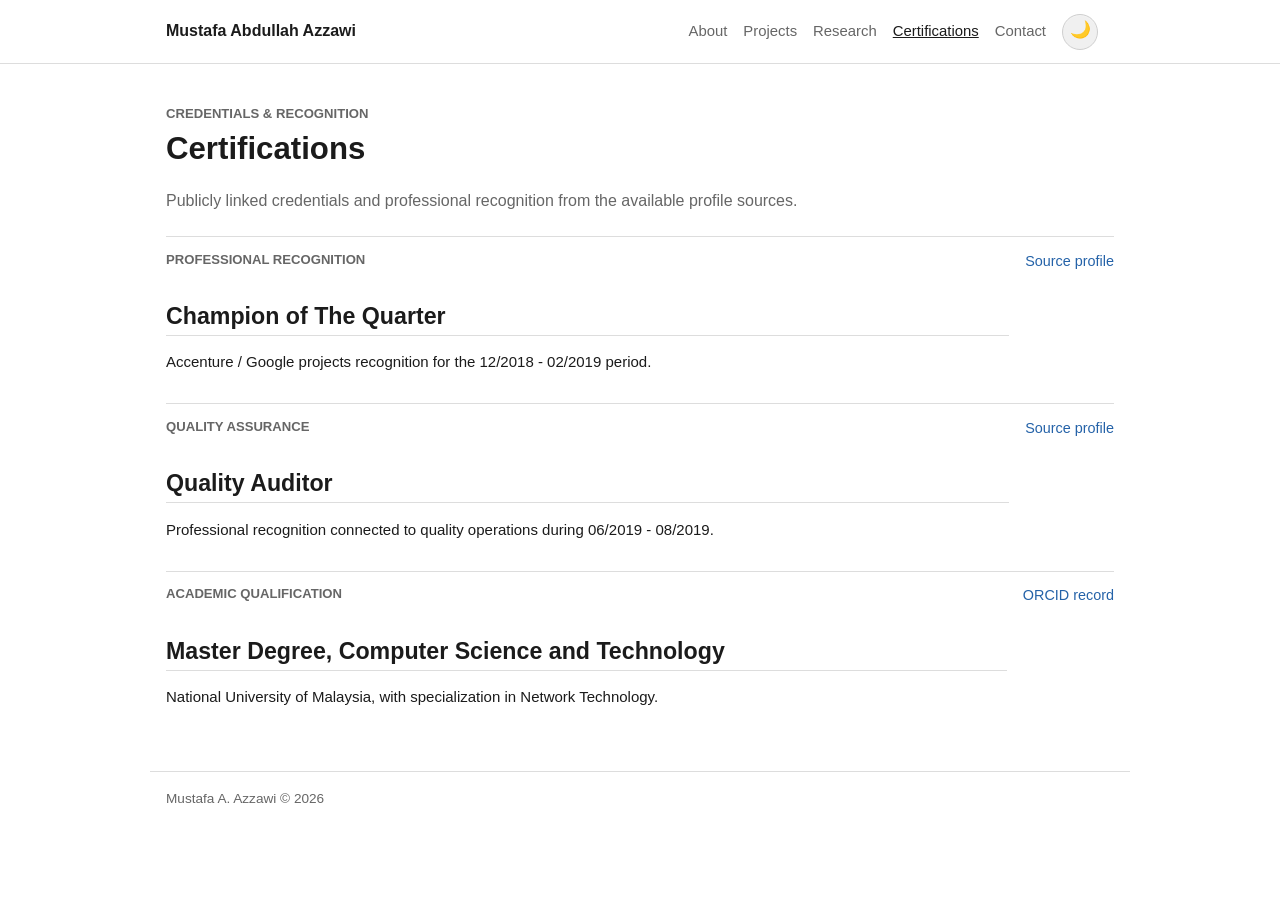
==== certifications.html @ 377c52eb "Mustafa Azzawi || Mustafa Abdullah Azzawi Portfolio - Computer Scientist" ====
<!DOCTYPE html>
<html lang="en">
  <head>
    <meta charset="UTF-8" />
    <meta name="viewport" content="width=device-width, initial-scale=1.0" />
    <title>Certifications | Mustafa Abdullah Azzawi</title>
    <link rel="stylesheet" href="assets/styles.css" />
  </head>
  <body data-page="certifications">
    <a class="skip-link" href="#main">Skip to content</a>
    <header class="site-header">
      <div class="header-inner">
        <a class="brand" href="index.html">Mustafa Abdullah Azzawi</a>
        <button class="nav-toggle" type="button" aria-label="Toggle navigation" aria-expanded="false">
          <span></span><span></span><span></span>
        </button>
        <nav class="site-nav" aria-label="Primary navigation">
          <a href="index.html" data-nav="about">About</a>
          <a href="projects.html" data-nav="projects">Projects</a>
          <a href="research.html" data-nav="research">Research</a>
          <a href="certifications.html" data-nav="certifications">Certifications</a>
          <a href="contact.html" data-nav="contact">Contact</a>
        </nav>
        <button class="theme-toggle" type="button" aria-label="Switch to dark mode" title="Toggle color mode">
          <span class="theme-icon" aria-hidden="true">🌙</span>
        </button>
      </div>
    </header>
    <main id="main" class="single-column">
      <p class="eyebrow">Credentials & Recognition</p>
      <h1>Certifications</h1>
      <p class="lede">
        Publicly linked credentials and professional recognition from the available profile sources.
      </p>
      <section class="card-list">
        <article class="project-card">
          <div>
            <p class="meta">Professional Recognition</p>
            <h2>Champion of The Quarter</h2>
            <p>Accenture / Google projects recognition for the 12/2018 - 02/2019 period.</p>
          </div>
          <a class="text-link" href="https://www.azzawi.me/">Source profile</a>
        </article>
        <article class="project-card">
          <div>
            <p class="meta">Quality Assurance</p>
            <h2>Quality Auditor</h2>
            <p>Professional recognition connected to quality operations during 06/2019 - 08/2019.</p>
          </div>
          <a class="text-link" href="https://www.azzawi.me/">Source profile</a>
        </article>
        <article class="project-card">
          <div>
            <p class="meta">Academic Qualification</p>
            <h2>Master Degree, Computer Science and Technology</h2>
            <p>National University of Malaysia, with specialization in Network Technology.</p>
          </div>
          <a class="text-link" href="https://orcid.org/0000-0002-9360-4174">ORCID record</a>
        </article>
      </section>
    </main>
    <footer class="site-footer"><span>Mustafa A. Azzawi &copy; 2026</span></footer>
    <script src="assets/main.js"></script>
  </body>
</html>
---- assets/styles.css ----
:root {
  color-scheme: light;
  --bg: #ffffff;
  --paper: #ffffff;
  --ink: #1b1b1b;
  --muted: #666666;
  --soft: #f7f7f7;
  --line: #dddddd;
  --link: #2462a8;
  --link-hover: #143f72;
  --button: #f0f0f0;
  --button-border: #cfcfcf;
  --toggle-glow: rgba(36, 98, 168, 0.22);
}

:root[data-theme="dark"] {
  color-scheme: dark;
  --bg: #111315;
  --paper: #111315;
  --ink: #e9edf1;
  --muted: #aab2bd;
  --soft: #1a1e22;
  --line: #30363d;
  --link: #8ab4f8;
  --link-hover: #b8d2ff;
  --button: #1f252b;
  --button-border: #3a424c;
  --toggle-glow: rgba(138, 180, 248, 0.28);
}

* {
  box-sizing: border-box;
}

html {
  scroll-behavior: smooth;
}

body {
  background: var(--bg);
  color: var(--ink);
  font-family: -apple-system, BlinkMacSystemFont, "Segoe UI", Helvetica, Arial, sans-serif;
  font-size: 15px;
  line-height: 1.55;
  margin: 0;
}

a {
  color: var(--link);
  text-decoration: none;
}

a:hover {
  color: var(--link-hover);
  text-decoration: underline;
}

.skip-link {
  left: 1rem;
  position: absolute;
  top: -4rem;
}

.skip-link:focus {
  background: var(--paper);
  border: 1px solid var(--line);
  padding: 0.35rem 0.6rem;
  top: 1rem;
  z-index: 10;
}

.site-header {
  background: var(--paper);
  border-bottom: 1px solid var(--line);
}

.header-inner {
  align-items: center;
  display: grid;
  gap: 1rem;
  grid-template-columns: auto 1fr auto auto;
  margin: 0 auto;
  max-width: 980px;
  padding: 0.85rem 1rem;
}

.brand {
  color: var(--ink);
  font-size: 1rem;
  font-weight: 700;
  white-space: nowrap;
}

.site-nav {
  align-items: center;
  display: flex;
  gap: 1rem;
  justify-content: flex-end;
}

.site-nav a {
  color: var(--muted);
  font-size: 0.93rem;
}

.site-nav a.active,
.site-nav a:hover {
  color: var(--ink);
  text-decoration: underline;
}

.theme-toggle,
.nav-toggle {
  align-items: center;
  background: var(--button);
  border: 1px solid var(--button-border);
  color: var(--ink);
  cursor: pointer;
  display: inline-flex;
  font: inherit;
  height: 2rem;
  justify-content: center;
}

.theme-toggle {
  border-radius: 50%;
  box-shadow: inset 0 1px 0 rgba(255, 255, 255, 0.18);
  height: 2.25rem;
  overflow: hidden;
  padding: 0;
  position: relative;
  transition: border-color 160ms ease, box-shadow 160ms ease, transform 160ms ease;
  width: 2.25rem;
}

.theme-toggle:hover {
  border-color: var(--link);
  box-shadow: 0 0 0 4px var(--toggle-glow);
  transform: translateY(-1px);
}

.theme-toggle:focus-visible,
.nav-toggle:focus-visible {
  outline: 2px solid var(--link);
  outline-offset: 2px;
}

.theme-icon {
  display: block;
  font-size: 1.05rem;
  line-height: 1;
  transform: translateY(-1px);
  transition: transform 180ms ease;
}

.theme-toggle:hover .theme-icon {
  transform: translateY(-1px) rotate(-12deg) scale(1.08);
}

:root[data-theme="dark"] .theme-toggle:hover .theme-icon {
  transform: translateY(-1px) rotate(12deg) scale(1.08);
}

.nav-toggle {
  border-radius: 3px;
  display: none;
  flex-direction: column;
  gap: 4px;
  padding: 0;
  width: 2rem;
}

.nav-toggle span {
  background: var(--ink);
  display: block;
  height: 2px;
  width: 1rem;
}

.page-shell {
  display: grid;
  gap: 2.4rem;
  grid-template-columns: minmax(0, 1fr) 245px;
  margin: 0 auto;
  max-width: 980px;
  padding: 2.5rem 1rem 1rem;
}

.profile-panel {
  align-self: start;
  grid-column: 2;
  grid-row: 1;
  padding-top: 0.25rem;
  position: sticky;
  text-align: center;
  top: 1.25rem;
}

.content-panel {
  grid-column: 1;
  grid-row: 1;
}

.profile-photo {
  border: 1px solid var(--line);
  display: block;
  margin: 0 auto 0.9rem;
  max-width: 220px;
  width: 100%;
}

.profile-panel h1 {
  font-size: 1.45rem;
  line-height: 1.15;
  margin: 0 0 0.35rem;
}

.role,
.focus,
.location {
  color: var(--muted);
  margin: 0 0 0.25rem;
}

.role {
  color: var(--ink);
  font-weight: 600;
}

.focus {
  font-size: 0.9rem;
}

.location {
  font-size: 0.88rem;
}

.profile-links {
  display: flex;
  flex-wrap: wrap;
  gap: 0.35rem;
  justify-content: center;
  margin-top: 0.9rem;
}

.profile-links a {
  background: var(--soft);
  border: 1px solid var(--line);
  border-radius: 2px;
  color: var(--link);
  font-size: 0.78rem;
  line-height: 1;
  padding: 0.35rem 0.45rem;
}

.single-column {
  margin: 0 auto;
  max-width: 980px;
  padding: 2.5rem 1rem 1rem;
}

.single-column h1,
.content-panel h2:first-of-type {
  font-size: 1.95rem;
  line-height: 1.18;
  margin-top: 0;
}

.eyebrow,
.meta {
  color: var(--muted);
  font-size: 0.82rem;
  font-weight: 600;
  margin: 0 0 0.4rem;
  text-transform: uppercase;
}

h1,
h2,
h3 {
  color: var(--ink);
  font-weight: 650;
}

h2 {
  border-bottom: 1px solid var(--line);
  font-size: 1.45rem;
  line-height: 1.25;
  margin: 2rem 0 0.9rem;
  padding-bottom: 0.25rem;
}

h3 {
  font-size: 1.03rem;
  line-height: 1.35;
  margin: 0 0 0.25rem;
}

p {
  margin: 0 0 0.9rem;
}

.lede {
  color: var(--muted);
  font-size: 1rem;
  max-width: 760px;
}

.notice {
  background: var(--soft);
  border-left: 3px solid var(--line);
  margin-top: 0.5rem;
  padding: 0.75rem 0.9rem;
}

.section-grid {
  display: grid;
  gap: 1.25rem;
  grid-template-columns: repeat(2, minmax(0, 1fr));
  margin-top: 1.4rem;
}

.plain-list {
  margin: 0;
  padding-left: 1.25rem;
}

.timeline,
.card-list,
.publication-list {
  display: grid;
  gap: 0.95rem;
}

.timeline article,
.project-card,
.publication-list article,
.research-table article,
.section-grid article {
  border-top: 1px solid var(--line);
  padding-top: 0.8rem;
}

.timeline span {
  color: var(--muted);
  display: block;
  font-size: 0.86rem;
  margin-bottom: 0.18rem;
}

.card-list,
.publication-list {
  margin-top: 1.4rem;
}

.project-card {
  align-items: start;
  display: grid;
  gap: 1rem;
  grid-template-columns: minmax(0, 1fr) auto;
}

.featured-project {
  background: var(--soft);
  border: 1px solid var(--line);
  padding: 0.9rem;
}

.text-link {
  font-size: 0.9rem;
  white-space: nowrap;
}

.research-table {
  display: grid;
  gap: 0.95rem 1.5rem;
  grid-template-columns: repeat(2, minmax(0, 1fr));
  margin: 1.6rem 0;
}

.section-heading {
  align-items: baseline;
  border-bottom: 1px solid var(--line);
  display: flex;
  gap: 1rem;
  justify-content: space-between;
  margin-top: 2rem;
}

.section-heading h2 {
  border: 0;
  margin: 0;
}

.contact-layout {
  max-width: 760px;
}

.contact-list {
  display: grid;
  gap: 0;
  margin-top: 1.5rem;
}

.contact-list a {
  border-top: 1px solid var(--line);
  display: grid;
  gap: 0.5rem;
  grid-template-columns: 155px minmax(0, 1fr);
  padding: 0.75rem 0;
}

.contact-list span {
  color: var(--muted);
  font-size: 0.82rem;
  font-weight: 600;
  text-transform: uppercase;
}

.site-footer {
  border-top: 1px solid var(--line);
  color: var(--muted);
  font-size: 0.85rem;
  margin: 2rem auto 0;
  max-width: 980px;
  padding: 1rem;
}

@media (max-width: 760px) {
  .header-inner {
    grid-template-columns: 1fr auto auto;
  }

  .site-nav {
    background: var(--paper);
    border-bottom: 1px solid var(--line);
    display: none;
    flex-wrap: wrap;
    justify-content: flex-start;
    left: 0;
    padding: 0.85rem 1rem;
    position: absolute;
    right: 0;
    top: 3.75rem;
  }

  .site-nav.open {
    display: flex;
  }

  .nav-toggle {
    display: inline-flex;
  }

  .page-shell {
    gap: 1.8rem;
    grid-template-columns: 1fr;
    padding-top: 1.6rem;
  }

  .profile-panel,
  .content-panel {
    grid-column: 1;
    grid-row: auto;
  }

  .profile-panel {
    position: static;
    text-align: left;
  }

  .profile-photo {
    margin-left: 0;
    max-width: 190px;
  }

  .profile-links {
    justify-content: flex-start;
  }

  .section-grid,
  .research-table,
  .project-card,
  .contact-list a {
    grid-template-columns: 1fr;
  }

  .section-heading {
    align-items: flex-start;
    flex-direction: column;
    gap: 0.25rem;
  }

  .text-link {
    white-space: normal;
  }
}
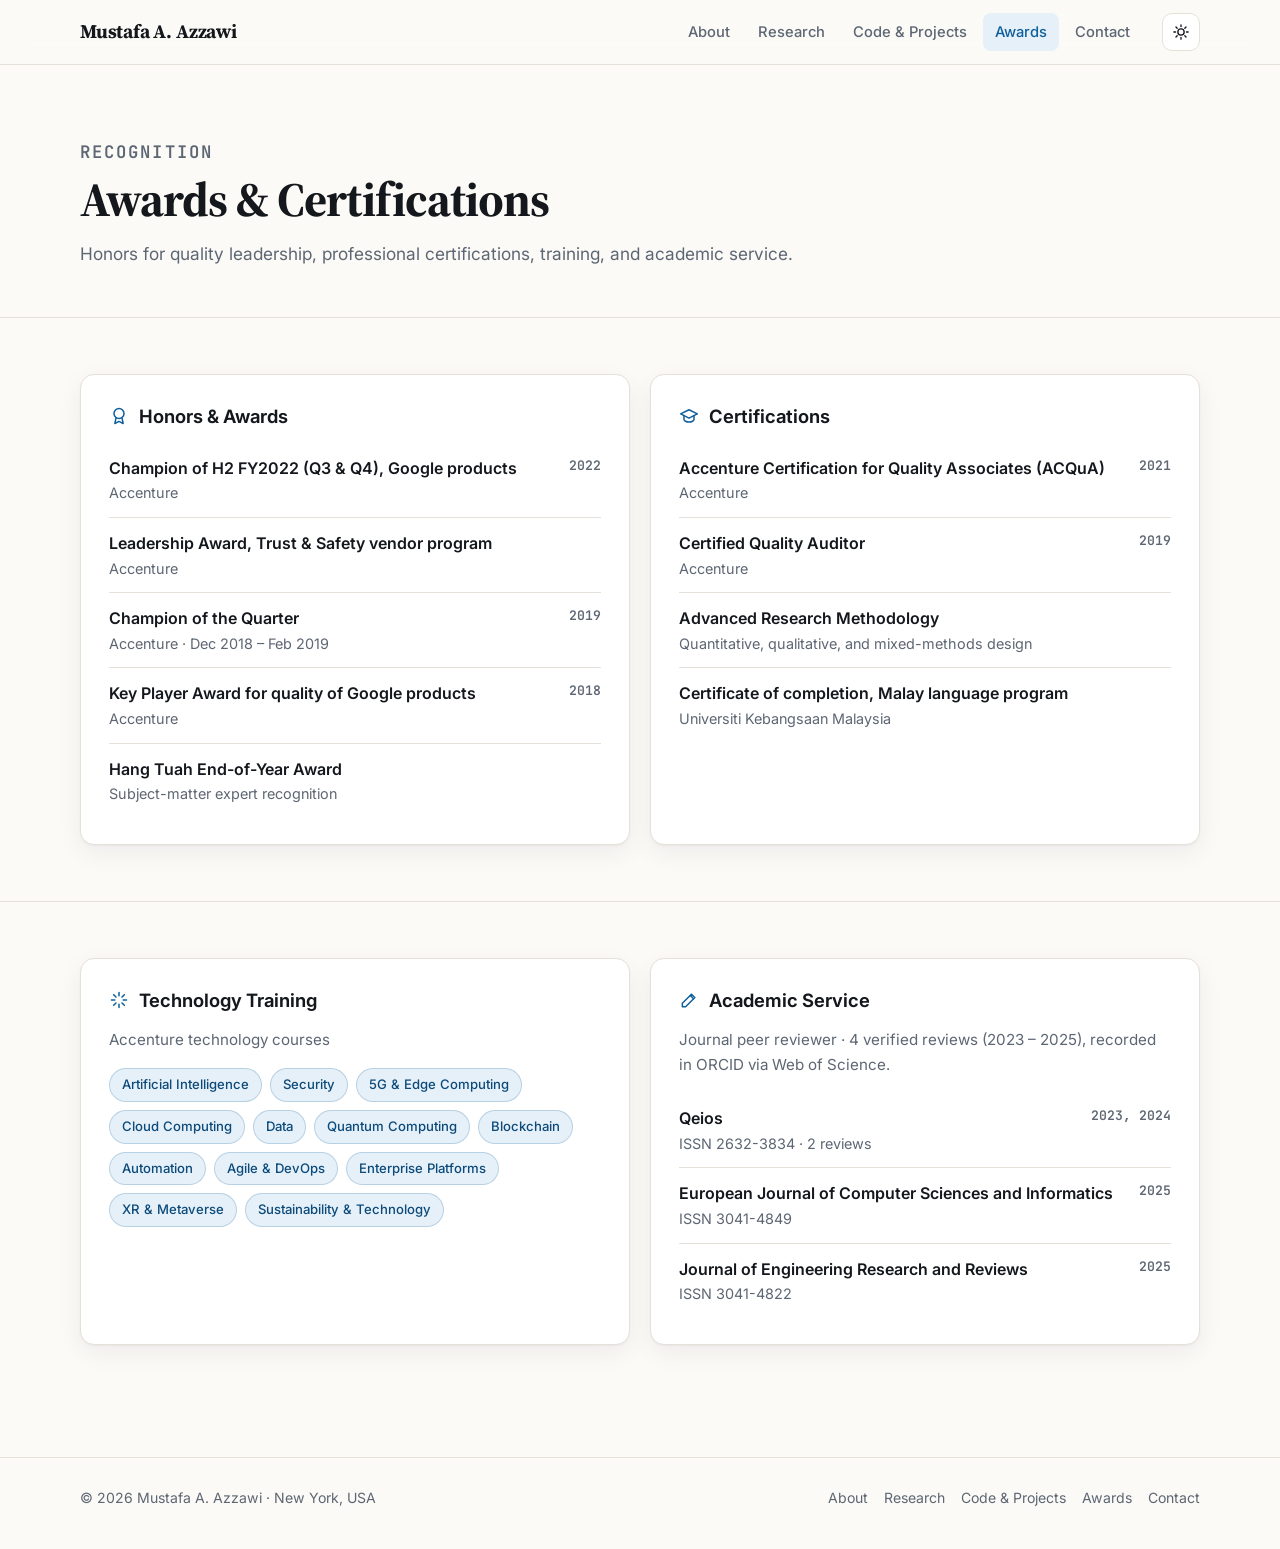
==== commit 589e1c70: "Add files via upload" ====
--- a/certifications.html
+++ b/certifications.html
@@ -3,63 +3,109 @@
   <head>
     <meta charset="UTF-8" />
     <meta name="viewport" content="width=device-width, initial-scale=1.0" />
-    <title>Certifications | Mustafa Abdullah Azzawi</title>
+    <title>Awards & Certifications — Mustafa A. Azzawi</title>
+    <meta name="description" content="Honors, certifications, training, and academic service of Mustafa A. Azzawi." />
+    <meta name="author" content="Mustafa A. Azzawi" />
+    <meta property="og:title" content="Awards & Certifications — Mustafa A. Azzawi" />
+    <meta property="og:description" content="Honors, certifications, training, and academic service of Mustafa A. Azzawi." />
+    <meta property="og:type" content="website" />
+    <meta property="og:url" content="https://azzawi91.github.io/certifications.html" />
+    <meta property="og:image" content="https://avatars.githubusercontent.com/u/116426379" />
+    <link rel="icon" href="data:image/svg+xml,%3Csvg xmlns='http://www.w3.org/2000/svg' viewBox='0 0 64 64'%3E%3Crect width='64' height='64' rx='14' fill='%230f5f9c'/%3E%3Ctext x='50%25' y='56%25' text-anchor='middle' dominant-baseline='middle' font-family='Georgia,serif' font-size='30' font-weight='700' fill='white'%3EMA%3C/text%3E%3C/svg%3E" />
+    <link rel="preconnect" href="https://fonts.googleapis.com" />
+    <link rel="preconnect" href="https://fonts.gstatic.com" crossorigin />
+    <link href="https://fonts.googleapis.com/css2?family=Inter:wght@400;500;600;700&amp;family=JetBrains+Mono:wght@500;600&amp;family=Source+Serif+4:opsz,wght@8..60,600;8..60,700&amp;display=swap" rel="stylesheet" />
+    <script>
+      (function () {
+        var t = null;
+        try { t = localStorage.getItem("theme"); } catch (e) {}
+        var d = window.matchMedia && window.matchMedia("(prefers-color-scheme: dark)").matches;
+        document.documentElement.setAttribute("data-theme", t || (d ? "dark" : "light"));
+        document.documentElement.classList.add("js");
+      })();
+    </script>
     <link rel="stylesheet" href="assets/styles.css" />
   </head>
-  <body data-page="certifications">
+  <body data-page="awards">
     <a class="skip-link" href="#main">Skip to content</a>
     <header class="site-header">
-      <div class="header-inner">
-        <a class="brand" href="index.html">Mustafa Abdullah Azzawi</a>
-        <button class="nav-toggle" type="button" aria-label="Toggle navigation" aria-expanded="false">
-          <span></span><span></span><span></span>
-        </button>
+      <div class="container header-inner">
+        <a class="brand" href="index.html">Mustafa A. Azzawi</a>
+        <button class="icon-btn nav-toggle" type="button" aria-label="Toggle navigation" aria-expanded="false"><svg viewBox="0 0 24 24" fill="none" stroke="currentColor" stroke-width="1.8" stroke-linecap="round" stroke-linejoin="round" aria-hidden="true"><path d="M4 7h16M4 12h16M4 17h16"/></svg></button>
         <nav class="site-nav" aria-label="Primary navigation">
           <a href="index.html" data-nav="about">About</a>
-          <a href="projects.html" data-nav="projects">Projects</a>
           <a href="research.html" data-nav="research">Research</a>
-          <a href="certifications.html" data-nav="certifications">Certifications</a>
+          <a href="projects.html" data-nav="projects">Code &amp; Projects</a>
+          <a href="certifications.html" data-nav="awards">Awards</a>
           <a href="contact.html" data-nav="contact">Contact</a>
         </nav>
-        <button class="theme-toggle" type="button" aria-label="Switch to dark mode" title="Toggle color mode">
-          <span class="theme-icon" aria-hidden="true">🌙</span>
-        </button>
+        <button class="icon-btn theme-toggle" type="button" aria-label="Toggle color mode" title="Toggle color mode"><svg class="sun" viewBox="0 0 24 24" fill="none" stroke="currentColor" stroke-width="1.8" stroke-linecap="round" aria-hidden="true"><circle cx="12" cy="12" r="4.2"/><path d="M12 2.5v2.2M12 19.3v2.2M2.5 12h2.2M19.3 12h2.2M5.3 5.3l1.6 1.6M17.1 17.1l1.6 1.6M5.3 18.7l1.6-1.6M17.1 6.9l1.6-1.6"/></svg><svg class="moon" viewBox="0 0 24 24" fill="none" stroke="currentColor" stroke-width="1.8" stroke-linecap="round" stroke-linejoin="round" aria-hidden="true"><path d="M20.5 14.5A8.5 8.5 0 1 1 9.5 3.5a7 7 0 0 0 11 11z"/></svg></button>
       </div>
     </header>
-    <main id="main" class="single-column">
-      <p class="eyebrow">Credentials & Recognition</p>
-      <h1>Certifications</h1>
-      <p class="lede">
-        Publicly linked credentials and professional recognition from the available profile sources.
-      </p>
-      <section class="card-list">
-        <article class="project-card">
-          <div>
-            <p class="meta">Professional Recognition</p>
-            <h2>Champion of The Quarter</h2>
-            <p>Accenture / Google projects recognition for the 12/2018 - 02/2019 period.</p>
+
+    <main id="main">
+      <section class="page-head">
+        <div class="container">
+          <p class="eyebrow">Recognition</p>
+          <h1>Awards &amp; Certifications</h1>
+          <p>Honors for quality leadership, professional certifications, training, and academic service.</p>
+        </div>
+      </section>
+
+      <section class="section">
+        <div class="container">
+          <div class="grid-2">
+            <article class="card reveal">
+              <h3><svg viewBox="0 0 24 24" fill="none" stroke="currentColor" stroke-width="1.8" stroke-linecap="round" stroke-linejoin="round" aria-hidden="true"><circle cx="12" cy="9" r="6"/><path d="m8.5 14 -1.5 7 5-2.5 5 2.5-1.5-7"/></svg> Honors &amp; Awards</h3>
+            <ul class="list-plain">
+              <li><div><div class="t">Champion of H2 FY2022 (Q3 &amp; Q4), Google products</div><div class="d">Accenture</div></div><span class="y">2022</span></li>
+              <li><div><div class="t">Leadership Award, Trust &amp; Safety vendor program</div><div class="d">Accenture</div></div><span class="y"></span></li>
+              <li><div><div class="t">Champion of the Quarter</div><div class="d">Accenture &middot; Dec 2018 – Feb 2019</div></div><span class="y">2019</span></li>
+              <li><div><div class="t">Key Player Award for quality of Google products</div><div class="d">Accenture</div></div><span class="y">2018</span></li>
+              <li><div><div class="t">Hang Tuah End-of-Year Award</div><div class="d">Subject-matter expert recognition</div></div><span class="y"></span></li>
+            </ul>
+            </article>
+            <article class="card reveal">
+              <h3><svg viewBox="0 0 24 24" fill="none" stroke="currentColor" stroke-width="1.8" stroke-linecap="round" stroke-linejoin="round" aria-hidden="true"><path d="M2 9.5 12 4.5l10 5-10 5z"/><path d="M6 11.5v4.8c0 1.4 2.7 2.9 6 2.9s6-1.5 6-2.9v-4.8"/></svg> Certifications</h3>
+            <ul class="list-plain">
+              <li><div><div class="t">Accenture Certification for Quality Associates (ACQuA)</div><div class="d">Accenture</div></div><span class="y">2021</span></li>
+              <li><div><div class="t">Certified Quality Auditor</div><div class="d">Accenture</div></div><span class="y">2019</span></li>
+              <li><div><div class="t">Advanced Research Methodology</div><div class="d">Quantitative, qualitative, and mixed-methods design</div></div><span class="y"></span></li>
+              <li><div><div class="t">Certificate of completion, Malay language program</div><div class="d">Universiti Kebangsaan Malaysia</div></div><span class="y"></span></li>
+            </ul>
+            </article>
           </div>
-          <a class="text-link" href="https://www.azzawi.me/">Source profile</a>
-        </article>
-        <article class="project-card">
-          <div>
-            <p class="meta">Quality Assurance</p>
-            <h2>Quality Auditor</h2>
-            <p>Professional recognition connected to quality operations during 06/2019 - 08/2019.</p>
+        </div>
+      </section>
+
+      <section class="section">
+        <div class="container">
+          <div class="grid-2">
+            <article class="card reveal">
+              <h3><svg viewBox="0 0 24 24" fill="none" stroke="currentColor" stroke-width="1.8" stroke-linecap="round" stroke-linejoin="round" aria-hidden="true"><path d="M12 3v4M12 17v4M3 12h4M17 12h4M5.6 5.6l2.8 2.8M15.6 15.6l2.8 2.8M5.6 18.4l2.8-2.8M15.6 8.4l2.8-2.8"/></svg> Technology Training</h3>
+              <p style="color:var(--muted);font-size:.95rem">Accenture technology courses</p>
+              <ul class="chips"><li>Artificial Intelligence</li><li>Security</li><li>5G &amp; Edge Computing</li><li>Cloud Computing</li><li>Data</li><li>Quantum Computing</li><li>Blockchain</li><li>Automation</li><li>Agile &amp; DevOps</li><li>Enterprise Platforms</li><li>XR &amp; Metaverse</li><li>Sustainability &amp; Technology</li></ul>
+            </article>
+            <article class="card reveal">
+              <h3><svg viewBox="0 0 24 24" fill="none" stroke="currentColor" stroke-width="1.8" stroke-linecap="round" stroke-linejoin="round" aria-hidden="true"><path d="M4 20h4L19 9l-4-4L4 16z"/><path d="m13.5 6.5 4 4"/></svg> Academic Service</h3>
+              <p style="color:var(--muted);font-size:.95rem">Journal peer reviewer &middot; 4 verified reviews (2023 – 2025), recorded in ORCID via Web of Science.</p>
+            <ul class="list-plain">
+              <li><div><div class="t">Qeios</div><div class="d">ISSN 2632-3834 &middot; 2 reviews</div></div><span class="y">2023, 2024</span></li>
+              <li><div><div class="t">European Journal of Computer Sciences and Informatics</div><div class="d">ISSN 3041-4849</div></div><span class="y">2025</span></li>
+              <li><div><div class="t">Journal of Engineering Research and Reviews</div><div class="d">ISSN 3041-4822</div></div><span class="y">2025</span></li>
+            </ul>
+            </article>
           </div>
-          <a class="text-link" href="https://www.azzawi.me/">Source profile</a>
-        </article>
-        <article class="project-card">
-          <div>
-            <p class="meta">Academic Qualification</p>
-            <h2>Master Degree, Computer Science and Technology</h2>
-            <p>National University of Malaysia, with specialization in Network Technology.</p>
-          </div>
-          <a class="text-link" href="https://orcid.org/0000-0002-9360-4174">ORCID record</a>
-        </article>
+        </div>
       </section>
     </main>
-    <footer class="site-footer"><span>Mustafa A. Azzawi &copy; 2026</span></footer>
+
+    <footer class="site-footer">
+      <div class="container footer-inner">
+        <span>&copy; <span data-year>2026</span> Mustafa A. Azzawi &middot; New York, USA</span>
+        <nav aria-label="Footer navigation"><a href="index.html">About</a> <a href="research.html">Research</a> <a href="projects.html">Code &amp; Projects</a> <a href="certifications.html">Awards</a> <a href="contact.html">Contact</a></nav>
+      </div>
+    </footer>
     <script src="assets/main.js"></script>
   </body>
 </html>
--- a/assets/styles.css
+++ b/assets/styles.css
@@ -1,497 +1,369 @@
+/* ==========================================================
+   Mustafa A. Azzawi — research portfolio
+   ========================================================== */
 :root {
+  --bg: #fbfaf7;
+  --surface: #ffffff;
+  --surface-2: #f4f2ed;
+  --ink: #14171c;
+  --ink-2: #2b313b;
+  --muted: #5d6673;
+  --line: #e5e1d8;
+  --line-strong: #d4cfc3;
+  --accent: #0f5f9c;
+  --accent-ink: #0b4a7a;
+  --accent-soft: #e6f0f8;
+  --amber: #a15c07;
+  --amber-soft: #fbf0dc;
+  --slate: #475569;
+  --slate-soft: #eef1f5;
+  --green: #0f7a55;
+  --green-soft: #e3f4ec;
+  --shadow: 0 1px 2px rgba(20, 23, 28, 0.04), 0 8px 24px rgba(20, 23, 28, 0.06);
+  --radius: 14px;
+  --serif: "Source Serif 4", Georgia, "Times New Roman", serif;
+  --sans: "Inter", system-ui, -apple-system, "Segoe UI", Roboto, sans-serif;
+  --mono: "JetBrains Mono", ui-monospace, SFMono-Regular, Menlo, monospace;
   color-scheme: light;
-  --bg: #ffffff;
-  --paper: #ffffff;
-  --ink: #1b1b1b;
-  --muted: #666666;
-  --soft: #f7f7f7;
-  --line: #dddddd;
-  --link: #2462a8;
-  --link-hover: #143f72;
-  --button: #f0f0f0;
-  --button-border: #cfcfcf;
-  --toggle-glow: rgba(36, 98, 168, 0.22);
 }
 
 :root[data-theme="dark"] {
+  --bg: #0b0f17;
+  --surface: #111725;
+  --surface-2: #161d2d;
+  --ink: #e9edf3;
+  --ink-2: #cfd6e0;
+  --muted: #98a3b3;
+  --line: #222b3c;
+  --line-strong: #2e394d;
+  --accent: #6cb4f5;
+  --accent-ink: #9ccbf8;
+  --accent-soft: #14273d;
+  --amber: #f4b450;
+  --amber-soft: #2d2412;
+  --slate: #a8b4c6;
+  --slate-soft: #1b2333;
+  --green: #4fd1a0;
+  --green-soft: #12291f;
+  --shadow: 0 1px 2px rgba(0, 0, 0, 0.3), 0 10px 30px rgba(0, 0, 0, 0.25);
   color-scheme: dark;
-  --bg: #111315;
-  --paper: #111315;
-  --ink: #e9edf1;
-  --muted: #aab2bd;
-  --soft: #1a1e22;
-  --line: #30363d;
-  --link: #8ab4f8;
-  --link-hover: #b8d2ff;
-  --button: #1f252b;
-  --button-border: #3a424c;
-  --toggle-glow: rgba(138, 180, 248, 0.28);
-}
-
-* {
-  box-sizing: border-box;
-}
-
-html {
-  scroll-behavior: smooth;
-}
-
+}
+
+* { box-sizing: border-box; }
+html { scroll-behavior: smooth; scroll-padding-top: 84px; }
 body {
+  margin: 0;
   background: var(--bg);
-  color: var(--ink);
-  font-family: -apple-system, BlinkMacSystemFont, "Segoe UI", Helvetica, Arial, sans-serif;
-  font-size: 15px;
-  line-height: 1.55;
-  margin: 0;
-}
-
-a {
-  color: var(--link);
-  text-decoration: none;
-}
-
-a:hover {
-  color: var(--link-hover);
-  text-decoration: underline;
-}
-
-.skip-link {
-  left: 1rem;
-  position: absolute;
-  top: -4rem;
-}
-
-.skip-link:focus {
-  background: var(--paper);
-  border: 1px solid var(--line);
-  padding: 0.35rem 0.6rem;
-  top: 1rem;
-  z-index: 10;
-}
-
+  color: var(--ink-2);
+  font: 16px/1.65 var(--sans);
+  -webkit-font-smoothing: antialiased;
+  text-rendering: optimizeLegibility;
+  transition: background-color .25s ease, color .25s ease;
+}
+img { max-width: 100%; display: block; }
+a { color: var(--accent); text-decoration: none; }
+a:hover { color: var(--accent-ink); text-decoration: underline; text-underline-offset: 3px; }
+h1, h2, h3, h4 { color: var(--ink); margin: 0; }
+p { margin: 0 0 1rem; }
+.skip-link { position: absolute; left: -999px; top: 0; background: var(--accent); color: #fff; padding: .6rem 1rem; z-index: 100; }
+.skip-link:focus { left: 1rem; top: 1rem; }
+:focus-visible { outline: 2px solid var(--accent); outline-offset: 3px; border-radius: 4px; }
+
+.container { width: min(1120px, 100% - 40px); margin-inline: auto; }
+
+/* ---------- header ---------- */
 .site-header {
-  background: var(--paper);
+  position: sticky; top: 0; z-index: 50;
+  background: color-mix(in srgb, var(--bg) 82%, transparent);
+  backdrop-filter: saturate(160%) blur(12px);
+  -webkit-backdrop-filter: saturate(160%) blur(12px);
   border-bottom: 1px solid var(--line);
 }
-
-.header-inner {
-  align-items: center;
-  display: grid;
-  gap: 1rem;
-  grid-template-columns: auto 1fr auto auto;
-  margin: 0 auto;
-  max-width: 980px;
-  padding: 0.85rem 1rem;
-}
-
-.brand {
-  color: var(--ink);
-  font-size: 1rem;
-  font-weight: 700;
-  white-space: nowrap;
-}
-
-.site-nav {
-  align-items: center;
-  display: flex;
-  gap: 1rem;
-  justify-content: flex-end;
-}
-
+.header-inner { display: flex; align-items: center; gap: 1.25rem; height: 64px; }
+.brand { font-family: var(--serif); font-weight: 700; font-size: 1.2rem; color: var(--ink); letter-spacing: -.01em; }
+.brand:hover { text-decoration: none; color: var(--accent); }
+.site-nav { display: flex; gap: .25rem; margin-left: auto; }
 .site-nav a {
-  color: var(--muted);
-  font-size: 0.93rem;
-}
-
-.site-nav a.active,
-.site-nav a:hover {
-  color: var(--ink);
-  text-decoration: underline;
-}
-
-.theme-toggle,
-.nav-toggle {
-  align-items: center;
-  background: var(--button);
-  border: 1px solid var(--button-border);
-  color: var(--ink);
-  cursor: pointer;
-  display: inline-flex;
-  font: inherit;
-  height: 2rem;
-  justify-content: center;
-}
-
-.theme-toggle {
-  border-radius: 50%;
-  box-shadow: inset 0 1px 0 rgba(255, 255, 255, 0.18);
-  height: 2.25rem;
-  overflow: hidden;
-  padding: 0;
-  position: relative;
-  transition: border-color 160ms ease, box-shadow 160ms ease, transform 160ms ease;
-  width: 2.25rem;
-}
-
-.theme-toggle:hover {
-  border-color: var(--link);
-  box-shadow: 0 0 0 4px var(--toggle-glow);
-  transform: translateY(-1px);
-}
-
-.theme-toggle:focus-visible,
-.nav-toggle:focus-visible {
-  outline: 2px solid var(--link);
-  outline-offset: 2px;
-}
-
-.theme-icon {
-  display: block;
-  font-size: 1.05rem;
-  line-height: 1;
-  transform: translateY(-1px);
-  transition: transform 180ms ease;
-}
-
-.theme-toggle:hover .theme-icon {
-  transform: translateY(-1px) rotate(-12deg) scale(1.08);
-}
-
-:root[data-theme="dark"] .theme-toggle:hover .theme-icon {
-  transform: translateY(-1px) rotate(12deg) scale(1.08);
-}
-
-.nav-toggle {
-  border-radius: 3px;
-  display: none;
-  flex-direction: column;
-  gap: 4px;
-  padding: 0;
-  width: 2rem;
-}
-
-.nav-toggle span {
-  background: var(--ink);
-  display: block;
-  height: 2px;
-  width: 1rem;
-}
-
-.page-shell {
-  display: grid;
-  gap: 2.4rem;
-  grid-template-columns: minmax(0, 1fr) 245px;
-  margin: 0 auto;
-  max-width: 980px;
-  padding: 2.5rem 1rem 1rem;
-}
-
-.profile-panel {
-  align-self: start;
-  grid-column: 2;
-  grid-row: 1;
-  padding-top: 0.25rem;
-  position: sticky;
-  text-align: center;
-  top: 1.25rem;
-}
-
-.content-panel {
-  grid-column: 1;
-  grid-row: 1;
-}
-
-.profile-photo {
-  border: 1px solid var(--line);
-  display: block;
-  margin: 0 auto 0.9rem;
-  max-width: 220px;
-  width: 100%;
-}
-
-.profile-panel h1 {
-  font-size: 1.45rem;
-  line-height: 1.15;
-  margin: 0 0 0.35rem;
-}
-
-.role,
-.focus,
-.location {
-  color: var(--muted);
-  margin: 0 0 0.25rem;
-}
-
-.role {
-  color: var(--ink);
-  font-weight: 600;
-}
-
-.focus {
-  font-size: 0.9rem;
-}
-
-.location {
-  font-size: 0.88rem;
-}
-
-.profile-links {
-  display: flex;
-  flex-wrap: wrap;
-  gap: 0.35rem;
-  justify-content: center;
-  margin-top: 0.9rem;
-}
-
-.profile-links a {
-  background: var(--soft);
-  border: 1px solid var(--line);
-  border-radius: 2px;
-  color: var(--link);
-  font-size: 0.78rem;
-  line-height: 1;
-  padding: 0.35rem 0.45rem;
-}
-
-.single-column {
-  margin: 0 auto;
-  max-width: 980px;
-  padding: 2.5rem 1rem 1rem;
-}
-
-.single-column h1,
-.content-panel h2:first-of-type {
-  font-size: 1.95rem;
-  line-height: 1.18;
-  margin-top: 0;
-}
-
-.eyebrow,
-.meta {
-  color: var(--muted);
-  font-size: 0.82rem;
-  font-weight: 600;
-  margin: 0 0 0.4rem;
-  text-transform: uppercase;
-}
-
-h1,
-h2,
-h3 {
-  color: var(--ink);
-  font-weight: 650;
-}
-
-h2 {
-  border-bottom: 1px solid var(--line);
-  font-size: 1.45rem;
-  line-height: 1.25;
-  margin: 2rem 0 0.9rem;
-  padding-bottom: 0.25rem;
-}
-
-h3 {
-  font-size: 1.03rem;
-  line-height: 1.35;
-  margin: 0 0 0.25rem;
-}
-
-p {
-  margin: 0 0 0.9rem;
-}
-
-.lede {
-  color: var(--muted);
-  font-size: 1rem;
-  max-width: 760px;
+  color: var(--muted); font-size: .92rem; font-weight: 500; padding: .45rem .75rem; border-radius: 8px;
+}
+.site-nav a:hover { color: var(--ink); background: var(--surface-2); text-decoration: none; }
+.site-nav a.active { color: var(--accent); background: var(--accent-soft); }
+.icon-btn {
+  width: 38px; height: 38px; display: grid; place-items: center; border-radius: 10px;
+  border: 1px solid var(--line); background: var(--surface); color: var(--ink); cursor: pointer;
+  transition: border-color .2s, transform .2s;
+}
+.icon-btn:hover { border-color: var(--line-strong); transform: translateY(-1px); }
+.icon-btn svg { width: 18px; height: 18px; }
+.theme-toggle .moon { display: none; }
+:root[data-theme="dark"] .theme-toggle .sun { display: none; }
+:root[data-theme="dark"] .theme-toggle .moon { display: block; }
+.nav-toggle { display: none; }
+
+/* ---------- hero ---------- */
+.hero { padding: 64px 0 40px; }
+.hero-grid { display: grid; grid-template-columns: 260px 1fr; gap: 48px; align-items: start; }
+.portrait {
+  border-radius: 18px; overflow: hidden; border: 1px solid var(--line); box-shadow: var(--shadow);
+  aspect-ratio: 1 / 1.08; background: var(--surface-2);
+}
+.portrait img { width: 100%; height: 100%; object-fit: cover; }
+.quick-links { list-style: none; margin: 18px 0 0; padding: 0; display: grid; gap: 4px; }
+.quick-links a {
+  display: flex; align-items: center; gap: 10px; color: var(--ink-2); font-size: .93rem; font-weight: 500;
+  padding: 7px 10px; border-radius: 9px;
+}
+.quick-links a:hover { background: var(--surface-2); color: var(--accent); text-decoration: none; }
+.quick-links svg { width: 17px; height: 17px; color: var(--muted); flex: none; }
+.quick-links a:hover svg { color: var(--accent); }
+.eyebrow {
+  font: 600 .74rem/1 var(--mono); letter-spacing: .12em; text-transform: uppercase; color: var(--accent);
+  margin: 0 0 14px;
+}
+.hero h1 { font-family: var(--serif); font-size: clamp(2.3rem, 4.6vw, 3.4rem); line-height: 1.05; letter-spacing: -.02em; font-weight: 700; }
+.hero .role { font-size: 1.12rem; color: var(--ink-2); margin: 12px 0 4px; font-weight: 500; }
+.hero .meta-line { color: var(--muted); font-size: .95rem; display: flex; flex-wrap: wrap; gap: 6px 16px; margin-bottom: 22px; }
+.hero .meta-line span { display: inline-flex; align-items: center; gap: 6px; }
+.hero .meta-line svg { width: 15px; height: 15px; }
+.lead { font-size: 1.06rem; color: var(--ink-2); max-width: 70ch; }
+.lead strong { color: var(--ink); font-weight: 600; }
+.chips { display: flex; flex-wrap: wrap; gap: 8px; margin: 6px 0 0; padding: 0; list-style: none; }
+.chips li {
+  font-size: .82rem; font-weight: 500; color: var(--accent-ink); background: var(--accent-soft);
+  border: 1px solid color-mix(in srgb, var(--accent) 22%, transparent); padding: 5px 12px; border-radius: 999px;
 }
 
 .notice {
-  background: var(--soft);
-  border-left: 3px solid var(--line);
-  margin-top: 0.5rem;
-  padding: 0.75rem 0.9rem;
-}
-
-.section-grid {
-  display: grid;
-  gap: 1.25rem;
-  grid-template-columns: repeat(2, minmax(0, 1fr));
-  margin-top: 1.4rem;
-}
-
-.plain-list {
-  margin: 0;
-  padding-left: 1.25rem;
-}
-
-.timeline,
-.card-list,
-.publication-list {
-  display: grid;
-  gap: 0.95rem;
-}
-
-.timeline article,
-.project-card,
-.publication-list article,
-.research-table article,
-.section-grid article {
-  border-top: 1px solid var(--line);
-  padding-top: 0.8rem;
-}
-
-.timeline span {
-  color: var(--muted);
-  display: block;
-  font-size: 0.86rem;
-  margin-bottom: 0.18rem;
-}
-
-.card-list,
-.publication-list {
-  margin-top: 1.4rem;
-}
-
-.project-card {
-  align-items: start;
-  display: grid;
-  gap: 1rem;
-  grid-template-columns: minmax(0, 1fr) auto;
-}
-
-.featured-project {
-  background: var(--soft);
-  border: 1px solid var(--line);
-  padding: 0.9rem;
-}
-
-.text-link {
-  font-size: 0.9rem;
-  white-space: nowrap;
-}
-
-.research-table {
-  display: grid;
-  gap: 0.95rem 1.5rem;
-  grid-template-columns: repeat(2, minmax(0, 1fr));
-  margin: 1.6rem 0;
-}
-
-.section-heading {
-  align-items: baseline;
-  border-bottom: 1px solid var(--line);
-  display: flex;
-  gap: 1rem;
-  justify-content: space-between;
-  margin-top: 2rem;
-}
-
-.section-heading h2 {
-  border: 0;
-  margin: 0;
-}
-
-.contact-layout {
-  max-width: 760px;
-}
-
-.contact-list {
-  display: grid;
-  gap: 0;
-  margin-top: 1.5rem;
-}
-
-.contact-list a {
-  border-top: 1px solid var(--line);
-  display: grid;
-  gap: 0.5rem;
-  grid-template-columns: 155px minmax(0, 1fr);
-  padding: 0.75rem 0;
-}
-
-.contact-list span {
-  color: var(--muted);
-  font-size: 0.82rem;
-  font-weight: 600;
-  text-transform: uppercase;
-}
-
-.site-footer {
-  border-top: 1px solid var(--line);
-  color: var(--muted);
-  font-size: 0.85rem;
-  margin: 2rem auto 0;
-  max-width: 980px;
-  padding: 1rem;
-}
-
-@media (max-width: 760px) {
-  .header-inner {
-    grid-template-columns: 1fr auto auto;
+  display: flex; gap: 14px; align-items: flex-start; margin-top: 26px; padding: 14px 18px;
+  background: var(--surface); border: 1px solid var(--line); border-left: 3px solid var(--accent);
+  border-radius: 10px; color: var(--ink-2); font-size: .97rem;
+}
+.notice svg { width: 20px; height: 20px; color: var(--accent); flex: none; margin-top: 2px; }
+
+/* ---------- stats ---------- */
+.stats {
+  display: grid; grid-template-columns: repeat(4, 1fr); gap: 0; margin: 40px 0 0;
+  background: var(--surface); border: 1px solid var(--line); border-radius: var(--radius); box-shadow: var(--shadow);
+}
+.stat { padding: 20px 22px; border-right: 1px solid var(--line); }
+.stat:last-child { border-right: 0; }
+.stat .num { font-family: var(--serif); font-size: 2rem; font-weight: 700; color: var(--ink); line-height: 1.1; }
+.stat .label { font-size: .85rem; color: var(--muted); margin-top: 4px; }
+.stats-note { font-size: .78rem; color: var(--muted); margin: 8px 2px 0; }
+
+/* ---------- sections ---------- */
+.section { padding: 56px 0; border-top: 1px solid var(--line); }
+.section-head { display: flex; align-items: end; justify-content: space-between; gap: 1rem; margin-bottom: 28px; flex-wrap: wrap; }
+.section-head h2 { font-family: var(--serif); font-size: clamp(1.6rem, 3vw, 2.1rem); letter-spacing: -.015em; font-weight: 700; position: relative; }
+.section-head p { color: var(--muted); margin: 6px 0 0; max-width: 62ch; }
+.section-num { font: 600 .78rem/1 var(--mono); color: var(--muted); letter-spacing: .1em; display: block; margin-bottom: 10px; }
+.text-link { font-weight: 600; font-size: .93rem; display: inline-flex; align-items: center; gap: 6px; }
+.text-link svg { width: 15px; height: 15px; transition: transform .2s; }
+.text-link:hover svg { transform: translateX(3px); }
+
+/* two-column focus/experience */
+.split { display: grid; grid-template-columns: 1.05fr .95fr; gap: 28px; }
+.card {
+  background: var(--surface); border: 1px solid var(--line); border-radius: var(--radius); padding: 26px 28px;
+  box-shadow: var(--shadow);
+}
+.card h3 { font-size: 1.15rem; font-weight: 650; margin-bottom: 12px; display: flex; align-items: center; gap: 10px; }
+.card h3 svg { width: 20px; height: 20px; color: var(--accent); }
+.justify { text-align: justify; -webkit-hyphens: auto; hyphens: auto; }
+.focus-list { list-style: none; padding: 0; margin: 18px 0 0; display: grid; gap: 2px; }
+.focus-list li { display: grid; grid-template-columns: 20px 1fr; gap: 10px; padding: 8px 0; border-top: 1px dashed var(--line); font-size: .95rem; }
+.focus-list li:first-child { border-top: 0; }
+.focus-list li::before {
+  content: ""; width: 8px; height: 8px; border-radius: 2px; background: var(--accent); margin-top: 9px; transform: rotate(45deg);
+}
+
+.timeline { list-style: none; padding: 0; margin: 20px 0 0; position: relative; }
+.timeline::before { content: ""; position: absolute; left: 6px; top: 8px; bottom: 8px; width: 2px; background: var(--line); }
+.timeline li { position: relative; padding: 0 0 18px 28px; }
+.timeline li:last-child { padding-bottom: 0; }
+.timeline li::before {
+  content: ""; position: absolute; left: 0; top: 6px; width: 14px; height: 14px; border-radius: 50%;
+  background: var(--surface); border: 3px solid var(--accent);
+}
+.timeline .when { font: 600 .74rem/1 var(--mono); color: var(--muted); letter-spacing: .06em; }
+.timeline .what { font-weight: 650; color: var(--ink); margin-top: 6px; }
+.timeline .where { font-size: .92rem; color: var(--muted); }
+
+/* ---------- current work ---------- */
+.work-list { display: grid; gap: 28px; }
+.work {
+  display: grid; grid-template-columns: minmax(0, 1.08fr) minmax(0, 1fr); gap: 0;
+  background: var(--surface); border: 1px solid var(--line); border-radius: 18px; overflow: hidden; box-shadow: var(--shadow);
+}
+.work:nth-child(even) .work-media { order: 2; }
+.work-media { position: relative; background: #090d1a; display: flex; align-items: center; }
+.work-media img { width: 100%; height: auto; }
+.play {
+  position: absolute; inset: 0; display: grid; place-items: center; border: 0; padding: 0; margin: 0;
+  background: linear-gradient(180deg, rgba(9, 13, 26, 0) 40%, rgba(9, 13, 26, .55)); cursor: pointer; color: #fff;
+}
+.play span {
+  display: inline-flex; align-items: center; gap: 10px; padding: 11px 18px 11px 14px; border-radius: 999px;
+  background: rgba(255, 255, 255, .14); border: 1px solid rgba(255, 255, 255, .35);
+  backdrop-filter: blur(6px); -webkit-backdrop-filter: blur(6px); font: 600 .9rem var(--sans);
+  transition: transform .2s, background .2s; position: absolute; bottom: 18px; left: 18px;
+}
+.play svg { width: 18px; height: 18px; }
+.play:hover span { background: rgba(255, 255, 255, .24); transform: translateY(-2px); }
+.work-media.playing .play { display: none; }
+.work-body { padding: 28px 30px; display: flex; flex-direction: column; }
+.work-top { display: flex; align-items: center; gap: 10px; flex-wrap: wrap; margin-bottom: 14px; }
+.status {
+  display: inline-flex; align-items: center; gap: 7px; font: 600 .72rem/1 var(--mono); letter-spacing: .08em;
+  text-transform: uppercase; padding: 6px 10px; border-radius: 999px;
+}
+.status::before { content: ""; width: 7px; height: 7px; border-radius: 50%; background: currentColor; }
+.status.review { color: var(--amber); background: var(--amber-soft); }
+.status.review::before { animation: pulse 1.8s infinite; }
+.status.pending { color: var(--slate); background: var(--slate-soft); }
+@keyframes pulse { 0%, 100% { opacity: 1; } 50% { opacity: .35; } }
+.work-tag { font-size: .8rem; color: var(--muted); }
+.work h3 { font-family: var(--serif); font-size: 1.28rem; line-height: 1.32; font-weight: 650; letter-spacing: -.005em; }
+.authors { font-size: .88rem; color: var(--muted); margin: 10px 0 0; }
+.authors b { color: var(--ink-2); font-weight: 600; }
+.work-body p.summary { margin: 14px 0 0; font-size: .97rem; }
+.work-actions { margin-top: auto; padding-top: 18px; display: flex; gap: 10px; flex-wrap: wrap; }
+.btn {
+  display: inline-flex; align-items: center; gap: 8px; font-weight: 600; font-size: .88rem; padding: 9px 14px;
+  border-radius: 10px; border: 1px solid var(--line-strong); color: var(--ink); background: var(--surface);
+  transition: border-color .2s, transform .2s, background .2s;
+}
+.btn:hover { text-decoration: none; border-color: var(--ink); transform: translateY(-1px); color: var(--ink); }
+.btn svg { width: 17px; height: 17px; }
+.btn.primary { background: var(--ink); color: var(--bg); border-color: var(--ink); }
+.btn.primary:hover { color: var(--bg); opacity: .9; }
+
+/* ---------- publications ---------- */
+.pubs { list-style: none; margin: 0; padding: 0; display: grid; gap: 0; }
+.pub { display: grid; grid-template-columns: 70px 1fr; gap: 18px; padding: 18px 0; border-top: 1px solid var(--line); }
+.pub:first-child { border-top: 0; }
+.pub .year { font: 600 .9rem/1.6 var(--mono); color: var(--muted); }
+.pub h3 { font-size: 1.02rem; font-weight: 600; line-height: 1.45; }
+.pub h3 a { color: var(--ink); }
+.pub h3 a:hover { color: var(--accent); }
+.pub .venue { font-size: .9rem; color: var(--muted); margin-top: 4px; }
+.pub .venue em { font-style: italic; }
+.pill {
+  display: inline-block; font: 600 .7rem/1 var(--mono); letter-spacing: .05em; padding: 4px 8px; border-radius: 6px;
+  margin-left: 6px; vertical-align: 2px; color: var(--green); background: var(--green-soft);
+}
+.pill.amber { color: var(--amber); background: var(--amber-soft); }
+.pill.slate { color: var(--slate); background: var(--slate-soft); }
+.subhead { font: 600 .78rem/1 var(--mono); letter-spacing: .12em; text-transform: uppercase; color: var(--muted); margin: 34px 0 6px; }
+.subhead:first-child { margin-top: 0; }
+
+/* ---------- grids ---------- */
+.grid-3 { display: grid; grid-template-columns: repeat(3, 1fr); gap: 20px; }
+.grid-2 { display: grid; grid-template-columns: repeat(2, 1fr); gap: 20px; }
+.tile {
+  background: var(--surface); border: 1px solid var(--line); border-radius: var(--radius); padding: 22px 24px;
+  box-shadow: var(--shadow); transition: transform .2s, border-color .2s;
+}
+.tile:hover { transform: translateY(-2px); border-color: var(--line-strong); }
+.tile .k { font: 600 .72rem/1 var(--mono); letter-spacing: .1em; text-transform: uppercase; color: var(--accent); }
+.tile h3 { font-size: 1.05rem; font-weight: 650; margin: 10px 0 6px; line-height: 1.35; }
+.tile p { font-size: .93rem; color: var(--muted); margin: 0; }
+.tile .btn { margin-top: 16px; }
+.tile.code-tile { display: flex; flex-direction: column; }
+.tile.code-tile .btn { align-self: flex-start; margin-top: auto; }
+.tile.code-tile p { margin-bottom: 16px; }
+
+.list-plain { list-style: none; padding: 0; margin: 0; }
+.list-plain li { padding: 12px 0; border-top: 1px solid var(--line); display: grid; grid-template-columns: 1fr auto; gap: 16px; }
+.list-plain li:first-child { border-top: 0; }
+.list-plain .t { color: var(--ink); font-weight: 600; }
+.list-plain .d { color: var(--muted); font-size: .9rem; }
+.list-plain .y { font: 600 .82rem/1.6 var(--mono); color: var(--muted); white-space: nowrap; }
+
+.edu { display: grid; gap: 18px; }
+.edu-item { display: grid; grid-template-columns: 140px 1fr; gap: 20px; }
+.edu-item .when { font: 600 .85rem/1.6 var(--mono); color: var(--muted); }
+.edu-item h3 { font-size: 1.08rem; font-weight: 650; }
+.edu-item .inst { color: var(--ink-2); margin-top: 2px; }
+.edu-item ul { margin: 8px 0 0; padding-left: 18px; color: var(--muted); font-size: .94rem; }
+
+/* page header for sub-pages */
+.page-head { padding: 64px 0 32px; }
+.page-head h1 { font-family: var(--serif); font-size: clamp(2.2rem, 4.4vw, 3rem); letter-spacing: -.02em; line-height: 1.08; }
+.page-head p { color: var(--muted); font-size: 1.08rem; max-width: 66ch; margin-top: 14px; }
+
+/* contact */
+.contact-grid { display: grid; grid-template-columns: repeat(3, 1fr); gap: 16px; }
+.contact-card {
+  display: flex; gap: 14px; align-items: center; padding: 18px 20px; background: var(--surface);
+  border: 1px solid var(--line); border-radius: var(--radius); color: var(--ink); box-shadow: var(--shadow);
+  transition: transform .2s, border-color .2s;
+}
+.contact-card:hover { text-decoration: none; transform: translateY(-2px); border-color: var(--accent); color: var(--ink); }
+.contact-card svg { width: 22px; height: 22px; color: var(--accent); flex: none; }
+.contact-card .lbl { font: 600 .7rem/1 var(--mono); letter-spacing: .1em; text-transform: uppercase; color: var(--muted); }
+.contact-card .val { font-weight: 600; font-size: .95rem; margin-top: 4px; word-break: break-word; }
+
+.cta {
+  margin-top: 8px; padding: 36px; border-radius: 18px; background: var(--ink); color: var(--bg);
+  display: flex; align-items: center; justify-content: space-between; gap: 24px; flex-wrap: wrap;
+}
+.cta h2 { color: var(--bg); font-family: var(--serif); font-size: 1.7rem; }
+.cta p { margin: 6px 0 0; opacity: .75; }
+.cta .btn { background: var(--bg); color: var(--ink); border-color: var(--bg); }
+.cta .btn:hover { color: var(--ink); }
+
+/* footer */
+.site-footer { border-top: 1px solid var(--line); padding: 28px 0 40px; margin-top: 56px; color: var(--muted); font-size: .88rem; }
+.footer-inner { display: flex; justify-content: space-between; gap: 16px; flex-wrap: wrap; }
+.footer-inner nav { display: flex; gap: 16px; flex-wrap: wrap; }
+.footer-inner a { color: var(--muted); }
+.footer-inner a:hover { color: var(--accent); }
+
+/* reveal on scroll */
+.js .reveal { opacity: 0; transform: translateY(14px); transition: opacity .6s ease, transform .6s ease; }
+.js .reveal.in { opacity: 1; transform: none; }
+@media (prefers-reduced-motion: reduce) {
+  .js .reveal { opacity: 1; transform: none; transition: none; }
+  html { scroll-behavior: auto; }
+  .status.review::before { animation: none; }
+}
+
+/* ---------- responsive ---------- */
+@media (max-width: 980px) {
+  .work { grid-template-columns: 1fr; }
+  .work:nth-child(even) .work-media { order: 0; }
+  .split { grid-template-columns: 1fr; }
+  .grid-3, .contact-grid { grid-template-columns: repeat(2, 1fr); }
+}
+@media (max-width: 820px) {
+  .nav-toggle { display: grid; margin-left: auto; }
+  .site-nav {
+    position: absolute; top: 64px; left: 0; right: 0; flex-direction: column; gap: 2px; padding: 10px 20px 16px;
+    background: var(--bg); border-bottom: 1px solid var(--line); display: none; margin: 0;
   }
-
-  .site-nav {
-    background: var(--paper);
-    border-bottom: 1px solid var(--line);
-    display: none;
-    flex-wrap: wrap;
-    justify-content: flex-start;
-    left: 0;
-    padding: 0.85rem 1rem;
-    position: absolute;
-    right: 0;
-    top: 3.75rem;
-  }
-
-  .site-nav.open {
-    display: flex;
-  }
-
-  .nav-toggle {
-    display: inline-flex;
-  }
-
-  .page-shell {
-    gap: 1.8rem;
-    grid-template-columns: 1fr;
-    padding-top: 1.6rem;
-  }
-
-  .profile-panel,
-  .content-panel {
-    grid-column: 1;
-    grid-row: auto;
-  }
-
-  .profile-panel {
-    position: static;
-    text-align: left;
-  }
-
-  .profile-photo {
-    margin-left: 0;
-    max-width: 190px;
-  }
-
-  .profile-links {
-    justify-content: flex-start;
-  }
-
-  .section-grid,
-  .research-table,
-  .project-card,
-  .contact-list a {
-    grid-template-columns: 1fr;
-  }
-
-  .section-heading {
-    align-items: flex-start;
-    flex-direction: column;
-    gap: 0.25rem;
-  }
-
-  .text-link {
-    white-space: normal;
-  }
-}
+  .site-nav.open { display: flex; }
+  .site-nav a { padding: .7rem .8rem; }
+  .hero { padding-top: 36px; }
+  .hero-grid { grid-template-columns: 1fr; gap: 28px; }
+  .hero-side { display: grid; grid-template-columns: 120px 1fr; gap: 18px; align-items: center; }
+  .portrait { aspect-ratio: 1; border-radius: 14px; }
+  .quick-links { margin: 0; grid-template-columns: 1fr 1fr; }
+  .quick-links a { padding: 5px 6px; font-size: .86rem; }
+  .stats { grid-template-columns: repeat(2, 1fr); }
+  .stat:nth-child(2) { border-right: 0; }
+  .stat:nth-child(-n+2) { border-bottom: 1px solid var(--line); }
+}
+@media (max-width: 600px) {
+  .container { width: calc(100% - 32px); }
+  .grid-3, .grid-2, .contact-grid { grid-template-columns: 1fr; }
+  .card { padding: 22px 20px; }
+  .work-body { padding: 22px 20px; }
+  .pub { grid-template-columns: 1fr; gap: 4px; }
+  .edu-item { grid-template-columns: 1fr; gap: 4px; }
+  .section { padding: 44px 0; }
+  .list-plain li { grid-template-columns: 1fr; gap: 2px; }
+  .justify { text-align: left; }
+  .play span { bottom: 12px; left: 12px; padding: 8px 14px 8px 10px; font-size: .82rem; }
+  .cta { padding: 26px 22px; }
+}
